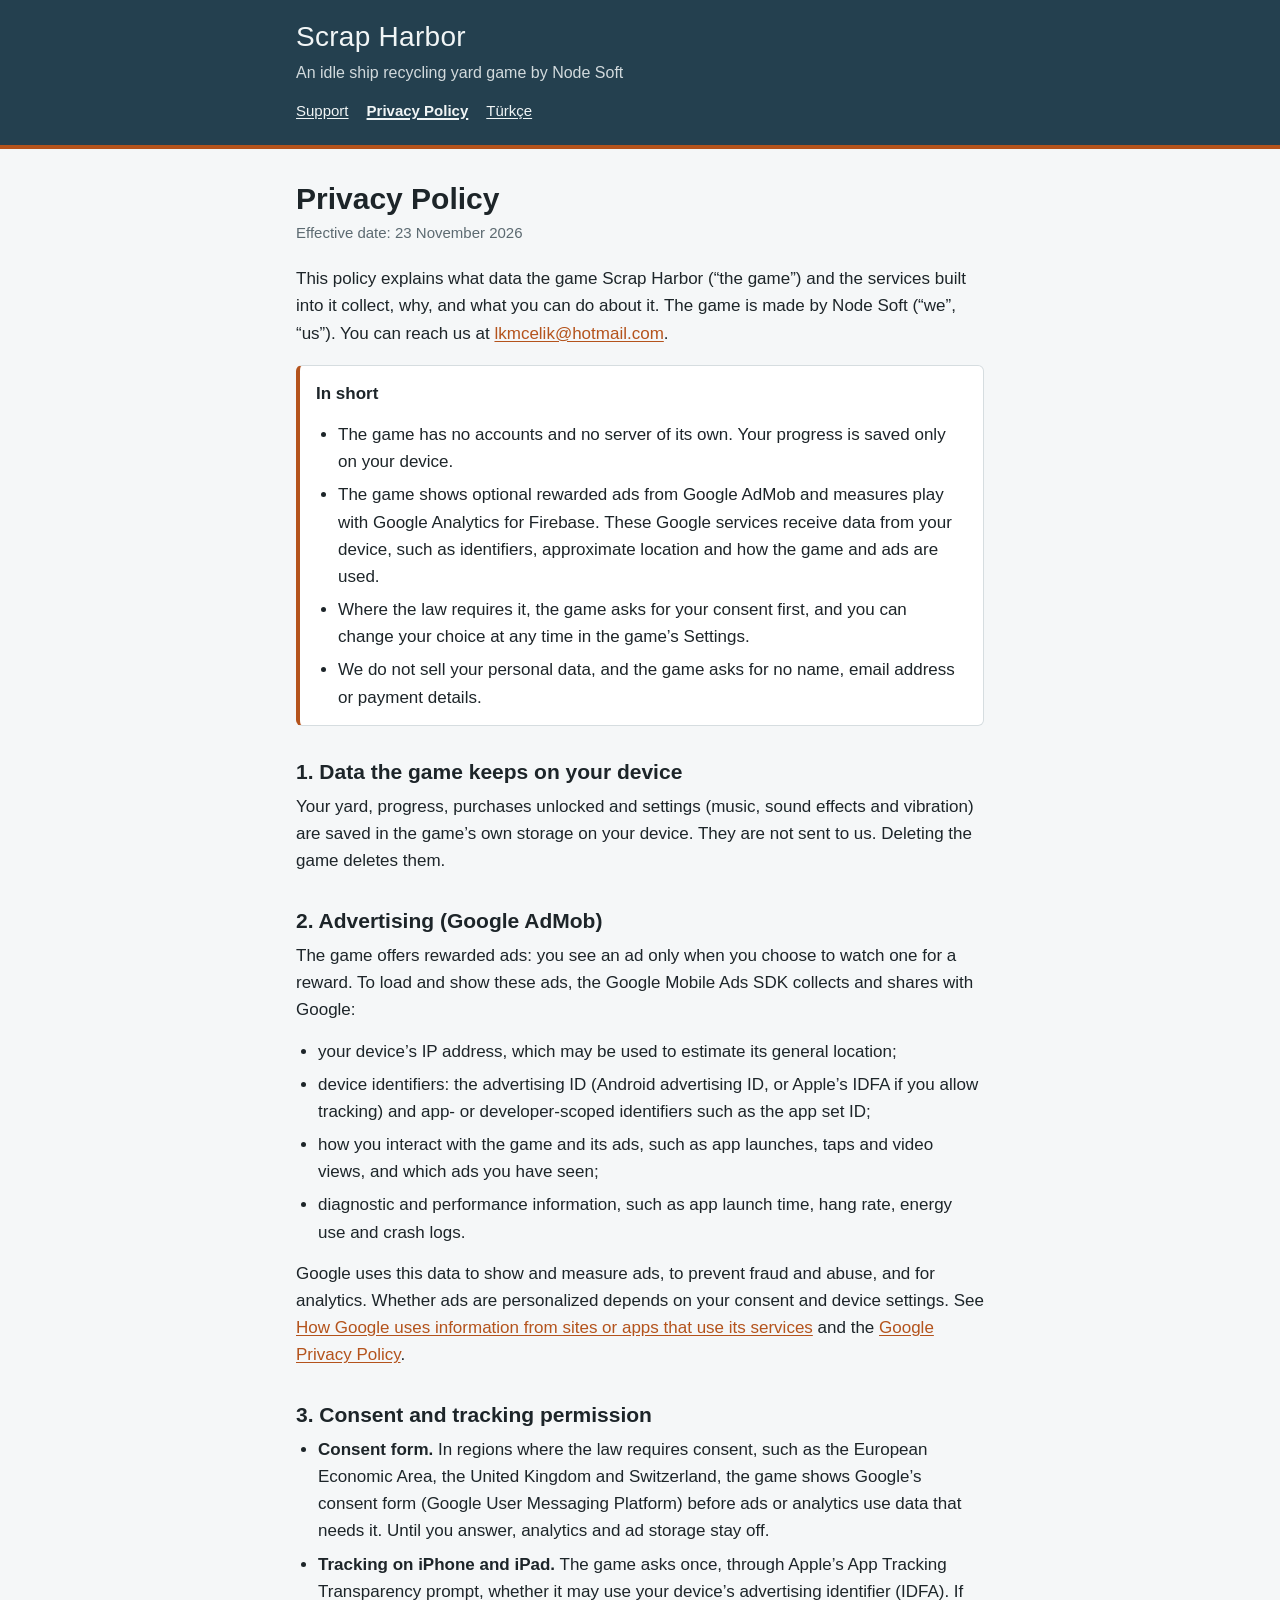
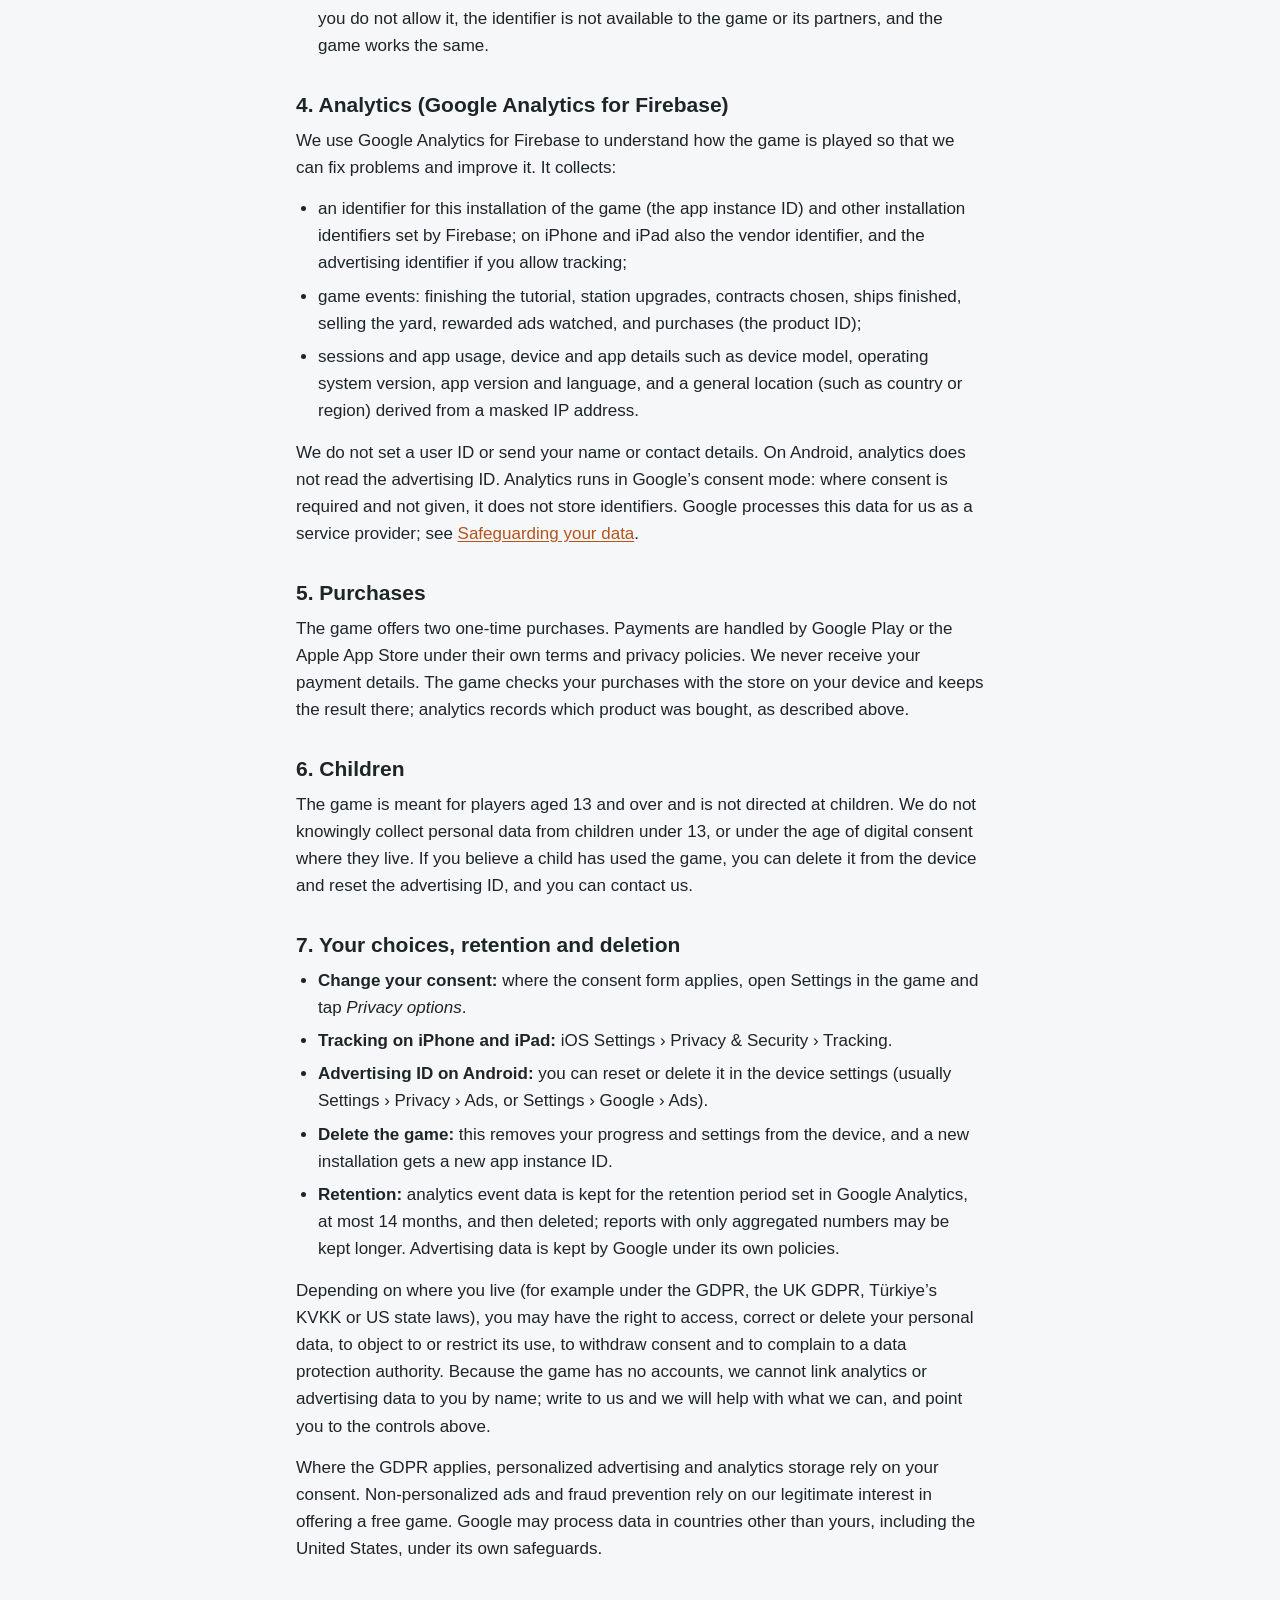
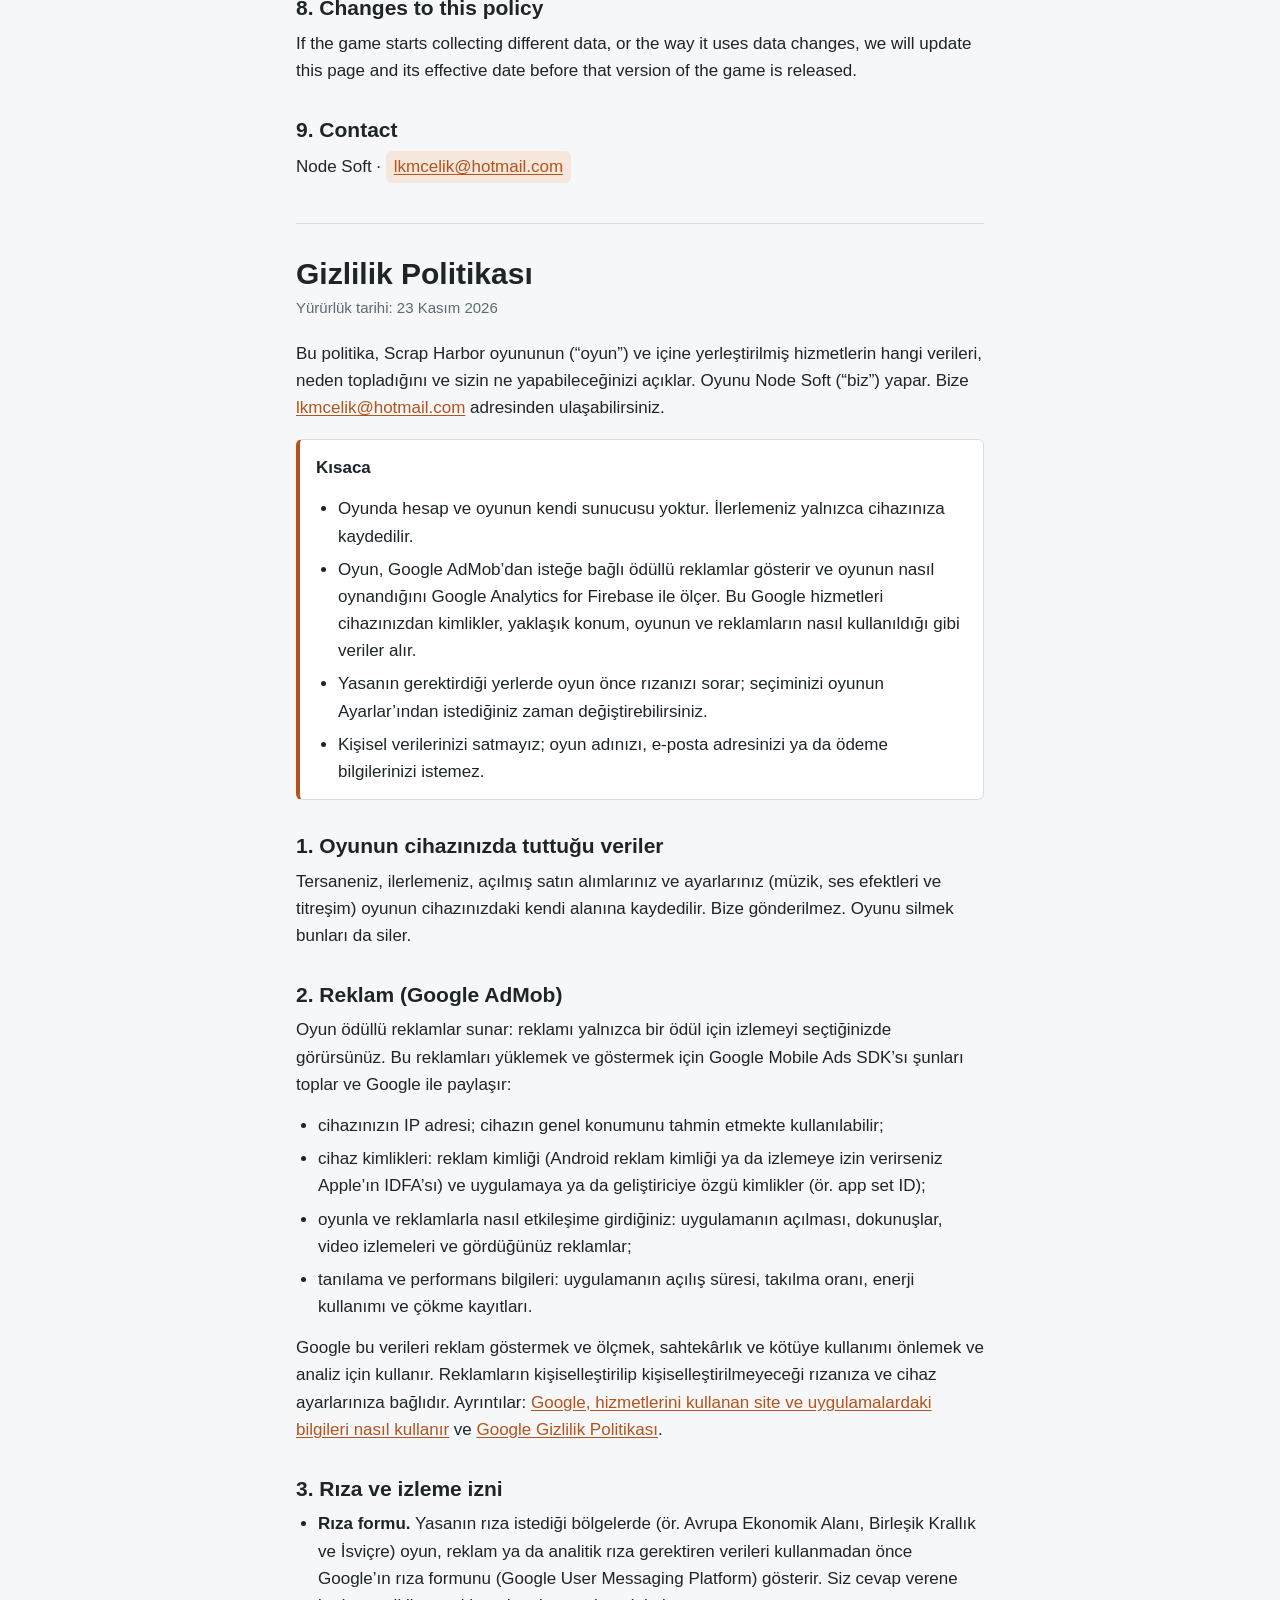
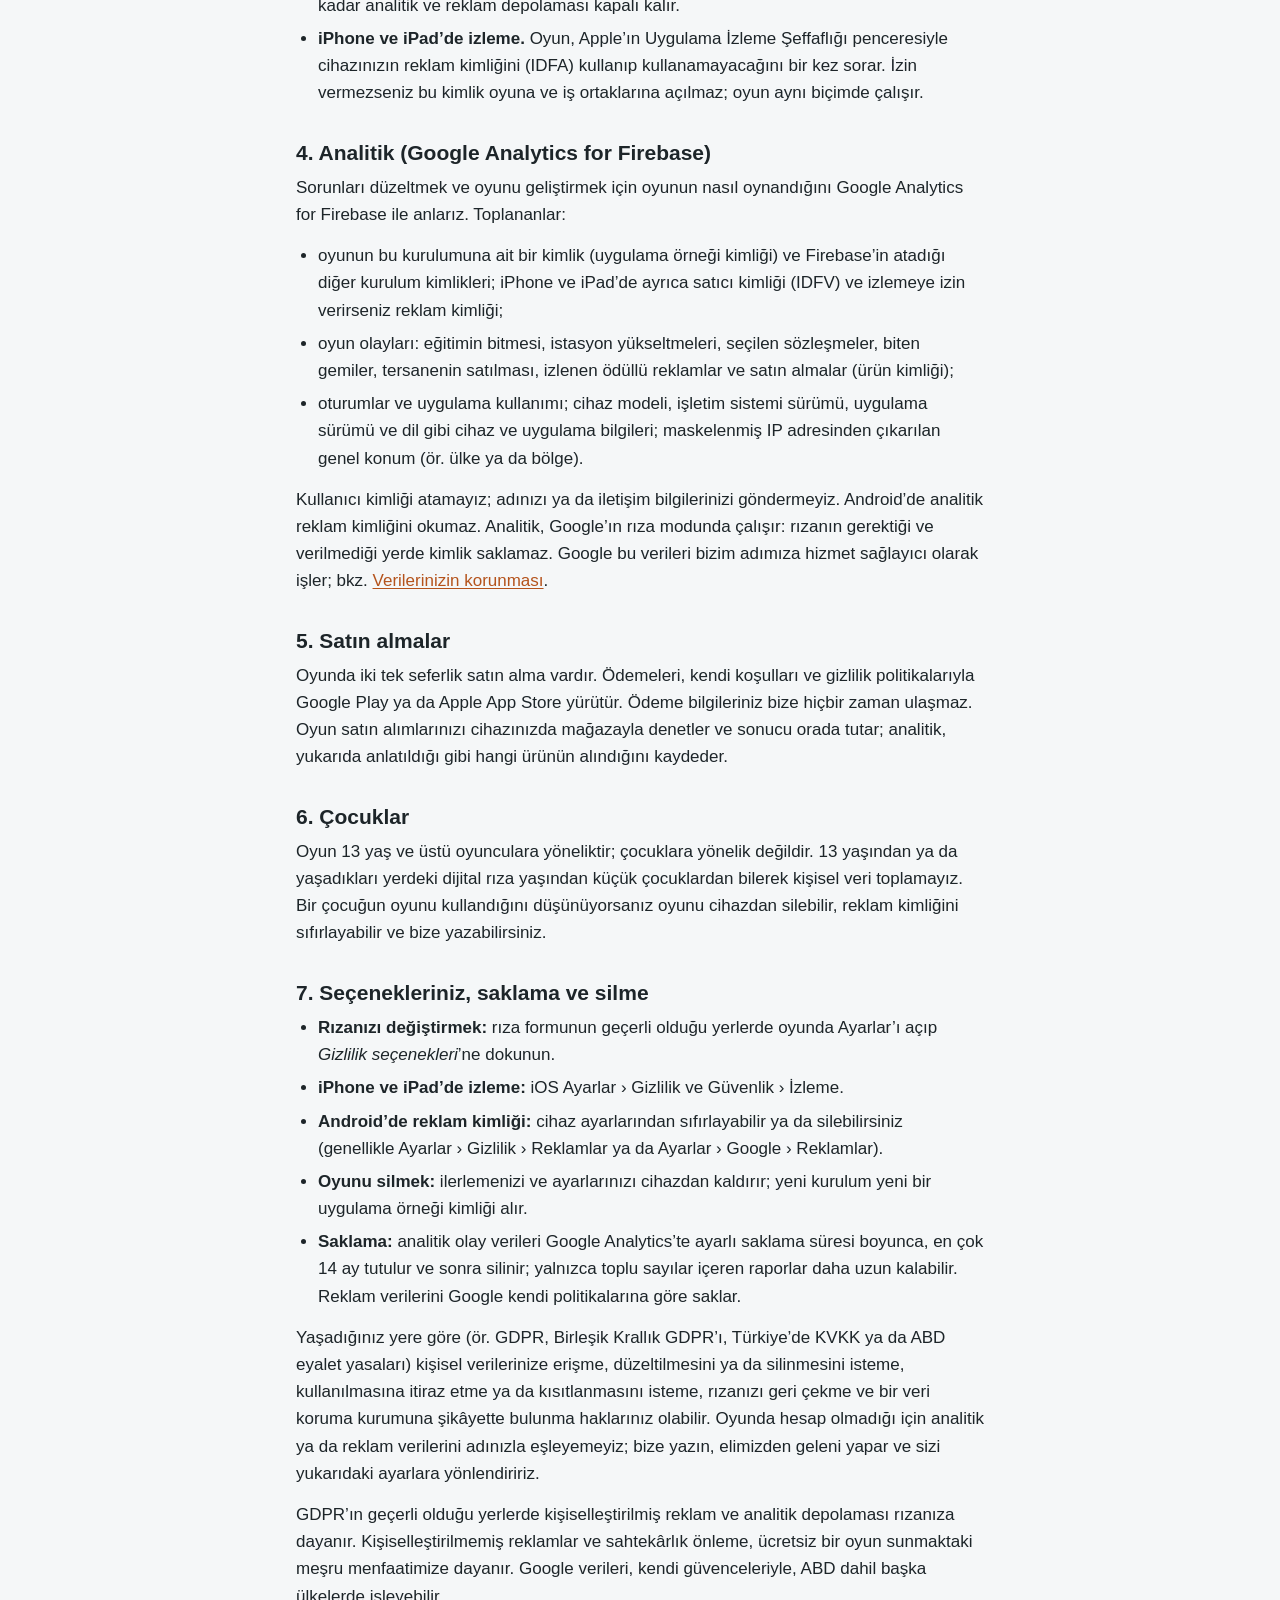
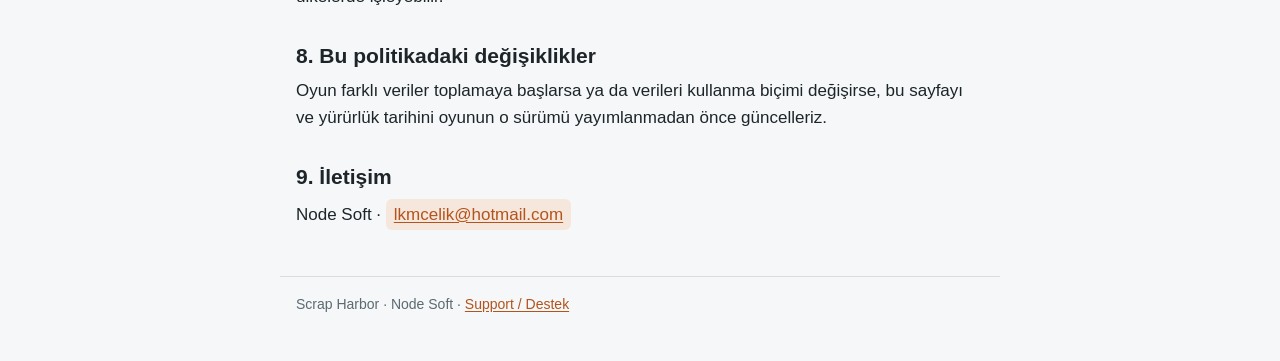
==== privacy.html @ c7c97fd4 "Scrap Harbor support and privacy pages" ====
<!doctype html>
<html lang="en">
<head>
<meta charset="utf-8">
<meta name="viewport" content="width=device-width, initial-scale=1">
<meta name="color-scheme" content="light dark">
<meta name="description" content="Privacy Policy for Scrap Harbor, a game by Node Soft.">
<title>Scrap Harbor Privacy Policy</title>
<link rel="icon" href="data:,">
<link rel="stylesheet" href="style.css">
</head>
<body>
<header class="band">
  <div class="band-inner">
    <p class="brand"><a href="index.html">Scrap Harbor</a></p>
    <p class="tagline">An idle ship recycling yard game by Node Soft</p>
    <nav aria-label="Site">
      <a href="index.html">Support</a>
      <a href="privacy.html" aria-current="page">Privacy Policy</a>
      <a href="#tr" lang="tr">Türkçe</a>
    </nav>
  </div>
</header>

<main>
<section class="lang" lang="en">
  <h1>Privacy Policy</h1>
  <p class="meta">Effective date: 23 November 2026</p>

  <p>This policy explains what data the game Scrap Harbor (“the game”) and the services built into it collect, why, and what you can do about it. The game is made by Node Soft (“we”, “us”). You can reach us at <a href="mailto:lkmcelik@hotmail.com">lkmcelik@hotmail.com</a>.</p>

  <div class="summary">
    <p><strong>In short</strong></p>
    <ul>
      <li>The game has no accounts and no server of its own. Your progress is saved only on your device.</li>
      <li>The game shows optional rewarded ads from Google AdMob and measures play with Google Analytics for Firebase. These Google services receive data from your device, such as identifiers, approximate location and how the game and ads are used.</li>
      <li>Where the law requires it, the game asks for your consent first, and you can change your choice at any time in the game’s Settings.</li>
      <li>We do not sell your personal data, and the game asks for no name, email address or payment details.</li>
    </ul>
  </div>

  <h2>1. Data the game keeps on your device</h2>
  <p>Your yard, progress, purchases unlocked and settings (music, sound effects and vibration) are saved in the game’s own storage on your device. They are not sent to us. Deleting the game deletes them.</p>

  <h2>2. Advertising (Google AdMob)</h2>
  <p>The game offers rewarded ads: you see an ad only when you choose to watch one for a reward. To load and show these ads, the Google Mobile Ads SDK collects and shares with Google:</p>
  <ul>
    <li>your device’s IP address, which may be used to estimate its general location;</li>
    <li>device identifiers: the advertising ID (Android advertising ID, or Apple’s IDFA if you allow tracking) and app- or developer-scoped identifiers such as the app set ID;</li>
    <li>how you interact with the game and its ads, such as app launches, taps and video views, and which ads you have seen;</li>
    <li>diagnostic and performance information, such as app launch time, hang rate, energy use and crash logs.</li>
  </ul>
  <p>Google uses this data to show and measure ads, to prevent fraud and abuse, and for analytics. Whether ads are personalized depends on your consent and device settings. See <a href="https://policies.google.com/technologies/partner-sites">How Google uses information from sites or apps that use its services</a> and the <a href="https://policies.google.com/privacy">Google Privacy Policy</a>.</p>

  <h2>3. Consent and tracking permission</h2>
  <ul>
    <li><strong>Consent form.</strong> In regions where the law requires consent, such as the European Economic Area, the United Kingdom and Switzerland, the game shows Google’s consent form (Google User Messaging Platform) before ads or analytics use data that needs it. Until you answer, analytics and ad storage stay off.</li>
    <li><strong>Tracking on iPhone and iPad.</strong> The game asks once, through Apple’s App Tracking Transparency prompt, whether it may use your device’s advertising identifier (IDFA). If you do not allow it, the identifier is not available to the game or its partners, and the game works the same.</li>
  </ul>

  <h2>4. Analytics (Google Analytics for Firebase)</h2>
  <p>We use Google Analytics for Firebase to understand how the game is played so that we can fix problems and improve it. It collects:</p>
  <ul>
    <li>an identifier for this installation of the game (the app instance ID) and other installation identifiers set by Firebase; on iPhone and iPad also the vendor identifier, and the advertising identifier if you allow tracking;</li>
    <li>game events: finishing the tutorial, station upgrades, contracts chosen, ships finished, selling the yard, rewarded ads watched, and purchases (the product ID);</li>
    <li>sessions and app usage, device and app details such as device model, operating system version, app version and language, and a general location (such as country or region) derived from a masked IP address.</li>
  </ul>
  <p>We do not set a user ID or send your name or contact details. On Android, analytics does not read the advertising ID. Analytics runs in Google’s consent mode: where consent is required and not given, it does not store identifiers. Google processes this data for us as a service provider; see <a href="https://support.google.com/analytics/answer/6004245">Safeguarding your data</a>.</p>

  <h2>5. Purchases</h2>
  <p>The game offers two one-time purchases. Payments are handled by Google Play or the Apple App Store under their own terms and privacy policies. We never receive your payment details. The game checks your purchases with the store on your device and keeps the result there; analytics records which product was bought, as described above.</p>

  <h2>6. Children</h2>
  <p>The game is meant for players aged 13 and over and is not directed at children. We do not knowingly collect personal data from children under 13, or under the age of digital consent where they live. If you believe a child has used the game, you can delete it from the device and reset the advertising ID, and you can contact us.</p>

  <h2 id="choices">7. Your choices, retention and deletion</h2>
  <ul>
    <li><strong>Change your consent:</strong> where the consent form applies, open Settings in the game and tap <em>Privacy options</em>.</li>
    <li><strong>Tracking on iPhone and iPad:</strong> iOS Settings › Privacy &amp; Security › Tracking.</li>
    <li><strong>Advertising ID on Android:</strong> you can reset or delete it in the device settings (usually Settings › Privacy › Ads, or Settings › Google › Ads).</li>
    <li><strong>Delete the game:</strong> this removes your progress and settings from the device, and a new installation gets a new app instance ID.</li>
    <li><strong>Retention:</strong> analytics event data is kept for the retention period set in Google Analytics, at most 14 months, and then deleted; reports with only aggregated numbers may be kept longer. Advertising data is kept by Google under its own policies.</li>
  </ul>
  <p>Depending on where you live (for example under the GDPR, the UK GDPR, Türkiye’s KVKK or US state laws), you may have the right to access, correct or delete your personal data, to object to or restrict its use, to withdraw consent and to complain to a data protection authority. Because the game has no accounts, we cannot link analytics or advertising data to you by name; write to us and we will help with what we can, and point you to the controls above.</p>
  <p>Where the GDPR applies, personalized advertising and analytics storage rely on your consent. Non-personalized ads and fraud prevention rely on our legitimate interest in offering a free game. Google may process data in countries other than yours, including the United States, under its own safeguards.</p>

  <h2>8. Changes to this policy</h2>
  <p>If the game starts collecting different data, or the way it uses data changes, we will update this page and its effective date before that version of the game is released.</p>

  <h2>9. Contact</h2>
  <p>Node Soft · <a class="contact" href="mailto:lkmcelik@hotmail.com">lkmcelik@hotmail.com</a></p>
</section>

<section class="lang" id="tr" lang="tr">
  <h1>Gizlilik Politikası</h1>
  <p class="meta">Yürürlük tarihi: 23 Kasım 2026</p>

  <p>Bu politika, Scrap Harbor oyununun (“oyun”) ve içine yerleştirilmiş hizmetlerin hangi verileri, neden topladığını ve sizin ne yapabileceğinizi açıklar. Oyunu Node Soft (“biz”) yapar. Bize <a href="mailto:lkmcelik@hotmail.com">lkmcelik@hotmail.com</a> adresinden ulaşabilirsiniz.</p>

  <div class="summary">
    <p><strong>Kısaca</strong></p>
    <ul>
      <li>Oyunda hesap ve oyunun kendi sunucusu yoktur. İlerlemeniz yalnızca cihazınıza kaydedilir.</li>
      <li>Oyun, Google AdMob’dan isteğe bağlı ödüllü reklamlar gösterir ve oyunun nasıl oynandığını Google Analytics for Firebase ile ölçer. Bu Google hizmetleri cihazınızdan kimlikler, yaklaşık konum, oyunun ve reklamların nasıl kullanıldığı gibi veriler alır.</li>
      <li>Yasanın gerektirdiği yerlerde oyun önce rızanızı sorar; seçiminizi oyunun Ayarlar’ından istediğiniz zaman değiştirebilirsiniz.</li>
      <li>Kişisel verilerinizi satmayız; oyun adınızı, e-posta adresinizi ya da ödeme bilgilerinizi istemez.</li>
    </ul>
  </div>

  <h2>1. Oyunun cihazınızda tuttuğu veriler</h2>
  <p>Tersaneniz, ilerlemeniz, açılmış satın alımlarınız ve ayarlarınız (müzik, ses efektleri ve titreşim) oyunun cihazınızdaki kendi alanına kaydedilir. Bize gönderilmez. Oyunu silmek bunları da siler.</p>

  <h2>2. Reklam (Google AdMob)</h2>
  <p>Oyun ödüllü reklamlar sunar: reklamı yalnızca bir ödül için izlemeyi seçtiğinizde görürsünüz. Bu reklamları yüklemek ve göstermek için Google Mobile Ads SDK’sı şunları toplar ve Google ile paylaşır:</p>
  <ul>
    <li>cihazınızın IP adresi; cihazın genel konumunu tahmin etmekte kullanılabilir;</li>
    <li>cihaz kimlikleri: reklam kimliği (Android reklam kimliği ya da izlemeye izin verirseniz Apple’ın IDFA’sı) ve uygulamaya ya da geliştiriciye özgü kimlikler (ör. app set ID);</li>
    <li>oyunla ve reklamlarla nasıl etkileşime girdiğiniz: uygulamanın açılması, dokunuşlar, video izlemeleri ve gördüğünüz reklamlar;</li>
    <li>tanılama ve performans bilgileri: uygulamanın açılış süresi, takılma oranı, enerji kullanımı ve çökme kayıtları.</li>
  </ul>
  <p>Google bu verileri reklam göstermek ve ölçmek, sahtekârlık ve kötüye kullanımı önlemek ve analiz için kullanır. Reklamların kişiselleştirilip kişiselleştirilmeyeceği rızanıza ve cihaz ayarlarınıza bağlıdır. Ayrıntılar: <a href="https://policies.google.com/technologies/partner-sites?hl=tr">Google, hizmetlerini kullanan site ve uygulamalardaki bilgileri nasıl kullanır</a> ve <a href="https://policies.google.com/privacy?hl=tr">Google Gizlilik Politikası</a>.</p>

  <h2>3. Rıza ve izleme izni</h2>
  <ul>
    <li><strong>Rıza formu.</strong> Yasanın rıza istediği bölgelerde (ör. Avrupa Ekonomik Alanı, Birleşik Krallık ve İsviçre) oyun, reklam ya da analitik rıza gerektiren verileri kullanmadan önce Google’ın rıza formunu (Google User Messaging Platform) gösterir. Siz cevap verene kadar analitik ve reklam depolaması kapalı kalır.</li>
    <li><strong>iPhone ve iPad’de izleme.</strong> Oyun, Apple’ın Uygulama İzleme Şeffaflığı penceresiyle cihazınızın reklam kimliğini (IDFA) kullanıp kullanamayacağını bir kez sorar. İzin vermezseniz bu kimlik oyuna ve iş ortaklarına açılmaz; oyun aynı biçimde çalışır.</li>
  </ul>

  <h2>4. Analitik (Google Analytics for Firebase)</h2>
  <p>Sorunları düzeltmek ve oyunu geliştirmek için oyunun nasıl oynandığını Google Analytics for Firebase ile anlarız. Toplananlar:</p>
  <ul>
    <li>oyunun bu kurulumuna ait bir kimlik (uygulama örneği kimliği) ve Firebase’in atadığı diğer kurulum kimlikleri; iPhone ve iPad’de ayrıca satıcı kimliği (IDFV) ve izlemeye izin verirseniz reklam kimliği;</li>
    <li>oyun olayları: eğitimin bitmesi, istasyon yükseltmeleri, seçilen sözleşmeler, biten gemiler, tersanenin satılması, izlenen ödüllü reklamlar ve satın almalar (ürün kimliği);</li>
    <li>oturumlar ve uygulama kullanımı; cihaz modeli, işletim sistemi sürümü, uygulama sürümü ve dil gibi cihaz ve uygulama bilgileri; maskelenmiş IP adresinden çıkarılan genel konum (ör. ülke ya da bölge).</li>
  </ul>
  <p>Kullanıcı kimliği atamayız; adınızı ya da iletişim bilgilerinizi göndermeyiz. Android’de analitik reklam kimliğini okumaz. Analitik, Google’ın rıza modunda çalışır: rızanın gerektiği ve verilmediği yerde kimlik saklamaz. Google bu verileri bizim adımıza hizmet sağlayıcı olarak işler; bkz. <a href="https://support.google.com/analytics/answer/6004245?hl=tr">Verilerinizin korunması</a>.</p>

  <h2>5. Satın almalar</h2>
  <p>Oyunda iki tek seferlik satın alma vardır. Ödemeleri, kendi koşulları ve gizlilik politikalarıyla Google Play ya da Apple App Store yürütür. Ödeme bilgileriniz bize hiçbir zaman ulaşmaz. Oyun satın alımlarınızı cihazınızda mağazayla denetler ve sonucu orada tutar; analitik, yukarıda anlatıldığı gibi hangi ürünün alındığını kaydeder.</p>

  <h2>6. Çocuklar</h2>
  <p>Oyun 13 yaş ve üstü oyunculara yöneliktir; çocuklara yönelik değildir. 13 yaşından ya da yaşadıkları yerdeki dijital rıza yaşından küçük çocuklardan bilerek kişisel veri toplamayız. Bir çocuğun oyunu kullandığını düşünüyorsanız oyunu cihazdan silebilir, reklam kimliğini sıfırlayabilir ve bize yazabilirsiniz.</p>

  <h2 id="tr-choices">7. Seçenekleriniz, saklama ve silme</h2>
  <ul>
    <li><strong>Rızanızı değiştirmek:</strong> rıza formunun geçerli olduğu yerlerde oyunda Ayarlar’ı açıp <em>Gizlilik seçenekleri</em>’ne dokunun.</li>
    <li><strong>iPhone ve iPad’de izleme:</strong> iOS Ayarlar › Gizlilik ve Güvenlik › İzleme.</li>
    <li><strong>Android’de reklam kimliği:</strong> cihaz ayarlarından sıfırlayabilir ya da silebilirsiniz (genellikle Ayarlar › Gizlilik › Reklamlar ya da Ayarlar › Google › Reklamlar).</li>
    <li><strong>Oyunu silmek:</strong> ilerlemenizi ve ayarlarınızı cihazdan kaldırır; yeni kurulum yeni bir uygulama örneği kimliği alır.</li>
    <li><strong>Saklama:</strong> analitik olay verileri Google Analytics’te ayarlı saklama süresi boyunca, en çok 14 ay tutulur ve sonra silinir; yalnızca toplu sayılar içeren raporlar daha uzun kalabilir. Reklam verilerini Google kendi politikalarına göre saklar.</li>
  </ul>
  <p>Yaşadığınız yere göre (ör. GDPR, Birleşik Krallık GDPR’ı, Türkiye’de KVKK ya da ABD eyalet yasaları) kişisel verilerinize erişme, düzeltilmesini ya da silinmesini isteme, kullanılmasına itiraz etme ya da kısıtlanmasını isteme, rızanızı geri çekme ve bir veri koruma kurumuna şikâyette bulunma haklarınız olabilir. Oyunda hesap olmadığı için analitik ya da reklam verilerini adınızla eşleyemeyiz; bize yazın, elimizden geleni yapar ve sizi yukarıdaki ayarlara yönlendiririz.</p>
  <p>GDPR’ın geçerli olduğu yerlerde kişiselleştirilmiş reklam ve analitik depolaması rızanıza dayanır. Kişiselleştirilmemiş reklamlar ve sahtekârlık önleme, ücretsiz bir oyun sunmaktaki meşru menfaatimize dayanır. Google verileri, kendi güvenceleriyle, ABD dahil başka ülkelerde işleyebilir.</p>

  <h2>8. Bu politikadaki değişiklikler</h2>
  <p>Oyun farklı veriler toplamaya başlarsa ya da verileri kullanma biçimi değişirse, bu sayfayı ve yürürlük tarihini oyunun o sürümü yayımlanmadan önce güncelleriz.</p>

  <h2>9. İletişim</h2>
  <p>Node Soft · <a class="contact" href="mailto:lkmcelik@hotmail.com">lkmcelik@hotmail.com</a></p>
</section>
</main>

<footer>
  <p>Scrap Harbor · Node Soft · <a href="index.html">Support / Destek</a></p>
</footer>
</body>
</html>
---- style.css ----
:root {
  color-scheme: light dark;
  --bg: #f5f7f8;
  --surface: #ffffff;
  --fg: #1d2529;
  --muted: #5c6a71;
  --line: #d6dde0;
  --accent: #b4531c;
  --accent-soft: #f6e7dc;
  --band: #24404f;
  --band-fg: #f1f5f6;
}

@media (prefers-color-scheme: dark) {
  :root {
    --bg: #12191d;
    --surface: #1a2328;
    --fg: #e6ecee;
    --muted: #9aa8ae;
    --line: #2e3b42;
    --accent: #f0975c;
    --accent-soft: #3a2a20;
    --band: #0c2330;
    --band-fg: #e6ecee;
  }
}

* { box-sizing: border-box; }

html { -webkit-text-size-adjust: 100%; text-size-adjust: 100%; }

body {
  margin: 0;
  background: var(--bg);
  color: var(--fg);
  font: 17px/1.6 -apple-system, BlinkMacSystemFont, "Segoe UI", Roboto, "Helvetica Neue", Arial, sans-serif;
  overflow-wrap: break-word;
}

a { color: var(--accent); text-underline-offset: 2px; }
a:hover { text-decoration-thickness: 2px; }
a:focus-visible { outline: 2px solid var(--accent); outline-offset: 2px; border-radius: 2px; }

.band {
  background: var(--band);
  color: var(--band-fg);
  border-bottom: 4px solid var(--accent);
}

.band-inner, main, footer {
  max-width: 720px;
  margin: 0 auto;
  padding-left: 16px;
  padding-right: 16px;
}

.band-inner { padding-top: 20px; padding-bottom: 22px; }

.brand {
  margin: 0;
  font-size: 28px;
  line-height: 1.2;
  letter-spacing: 0.01em;
}

.brand a { color: inherit; text-decoration: none; }

.tagline { margin: 6px 0 0; color: var(--band-fg); opacity: 0.85; font-size: 16px; }

nav {
  display: flex;
  flex-wrap: wrap;
  gap: 8px 18px;
  margin-top: 14px;
  font-size: 15px;
}

nav a { color: var(--band-fg); }
nav a[aria-current="page"] { text-decoration-thickness: 2px; font-weight: 600; }

main { padding-top: 24px; padding-bottom: 32px; }

section.lang + section.lang {
  margin-top: 40px;
  padding-top: 24px;
  border-top: 1px solid var(--line);
}

h1 { font-size: 30px; line-height: 1.2; margin: 8px 0 4px; }
h2 { font-size: 21px; line-height: 1.3; margin: 32px 0 8px; }
h3 { font-size: 18px; margin: 20px 0 6px; }

p, ul, dl { margin: 0 0 14px; }
ul { padding-left: 22px; }
li + li { margin-top: 6px; }

.meta { color: var(--muted); font-size: 15px; margin-bottom: 20px; }

.summary {
  background: var(--surface);
  border: 1px solid var(--line);
  border-left: 4px solid var(--accent);
  border-radius: 6px;
  padding: 14px 16px;
  margin: 18px 0 8px;
}

.summary p:last-child, .summary ul:last-child { margin-bottom: 0; }

dl { background: var(--surface); border: 1px solid var(--line); border-radius: 6px; padding: 4px 16px 12px; }
dt { font-weight: 600; margin-top: 12px; }
dd { margin: 4px 0 0; }

.contact {
  display: inline-block;
  background: var(--accent-soft);
  border-radius: 6px;
  padding: 2px 8px;
}

code { font-family: ui-monospace, SFMono-Regular, Menlo, Consolas, monospace; font-size: 0.92em; }

footer {
  color: var(--muted);
  font-size: 14px;
  padding-top: 16px;
  padding-bottom: 32px;
  border-top: 1px solid var(--line);
}

@media (max-width: 420px) {
  body { font-size: 16px; }
  h1 { font-size: 26px; }
  .brand { font-size: 24px; }
}
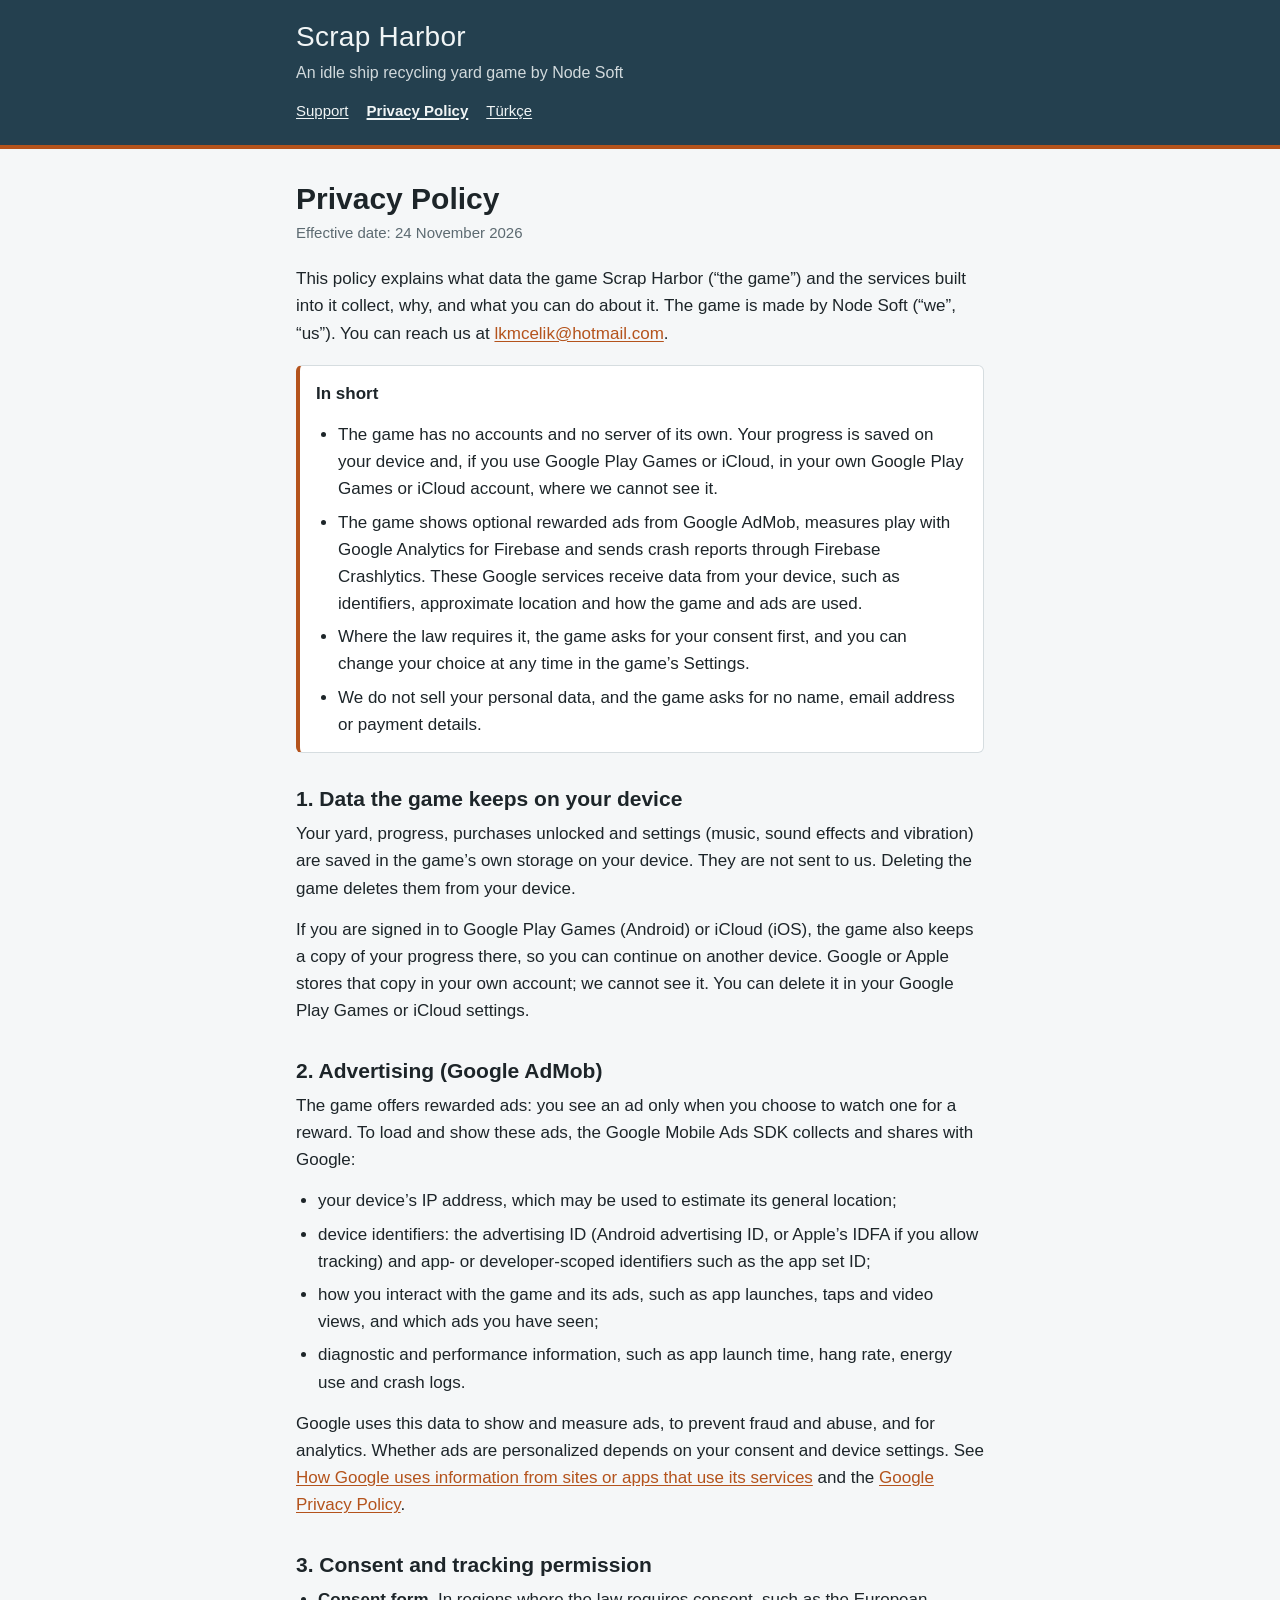
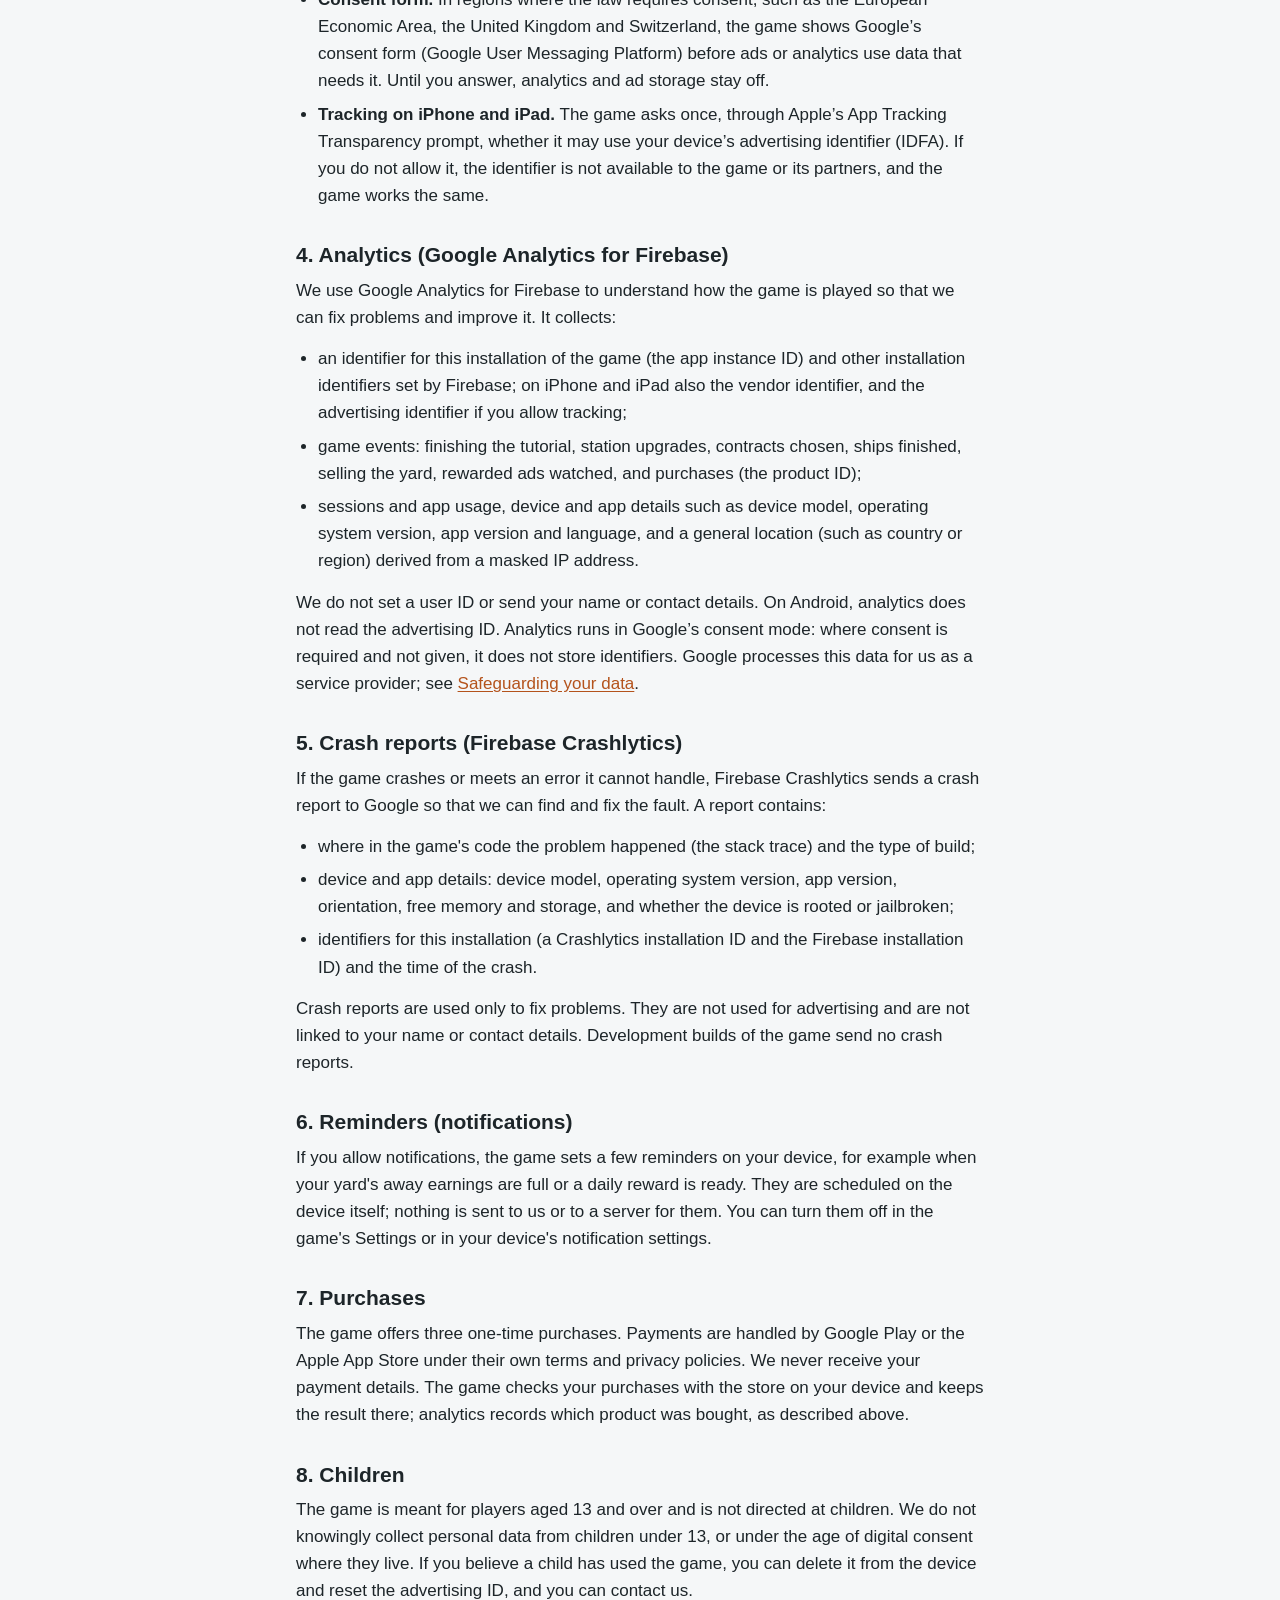
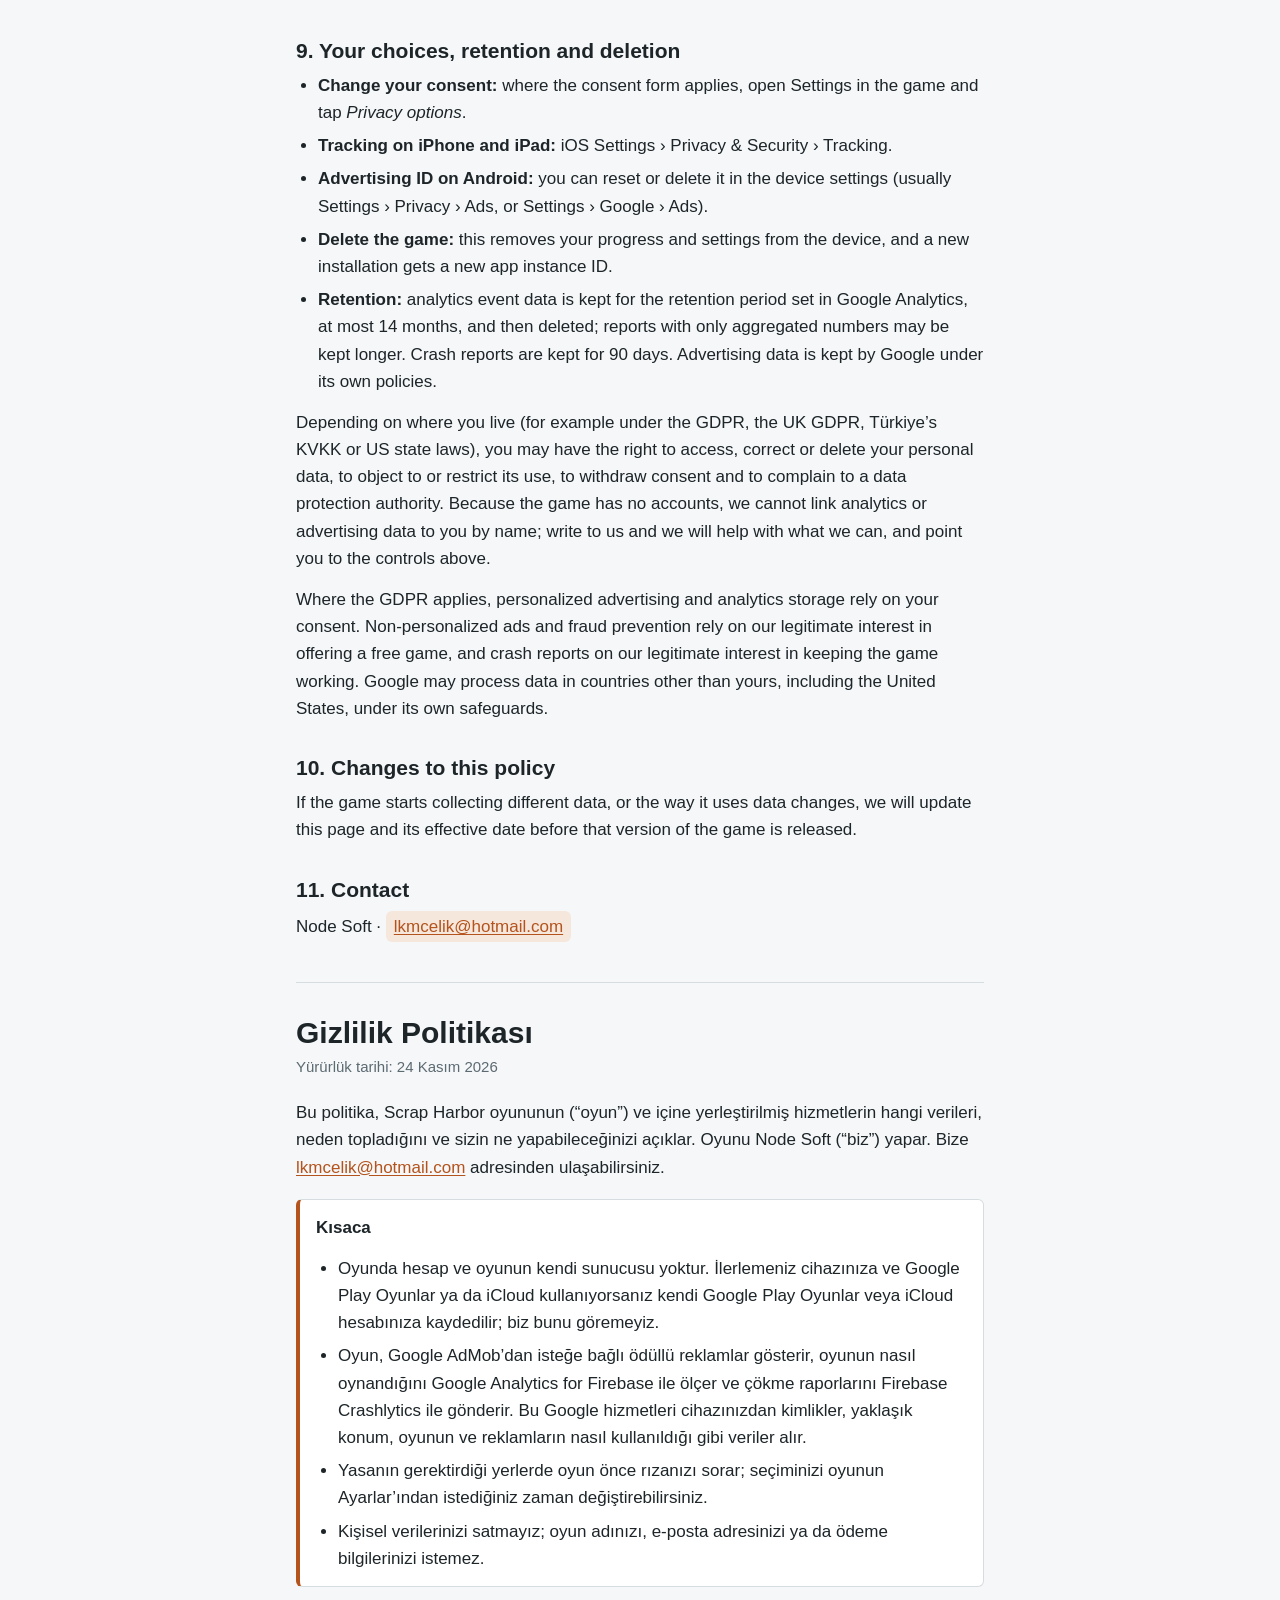
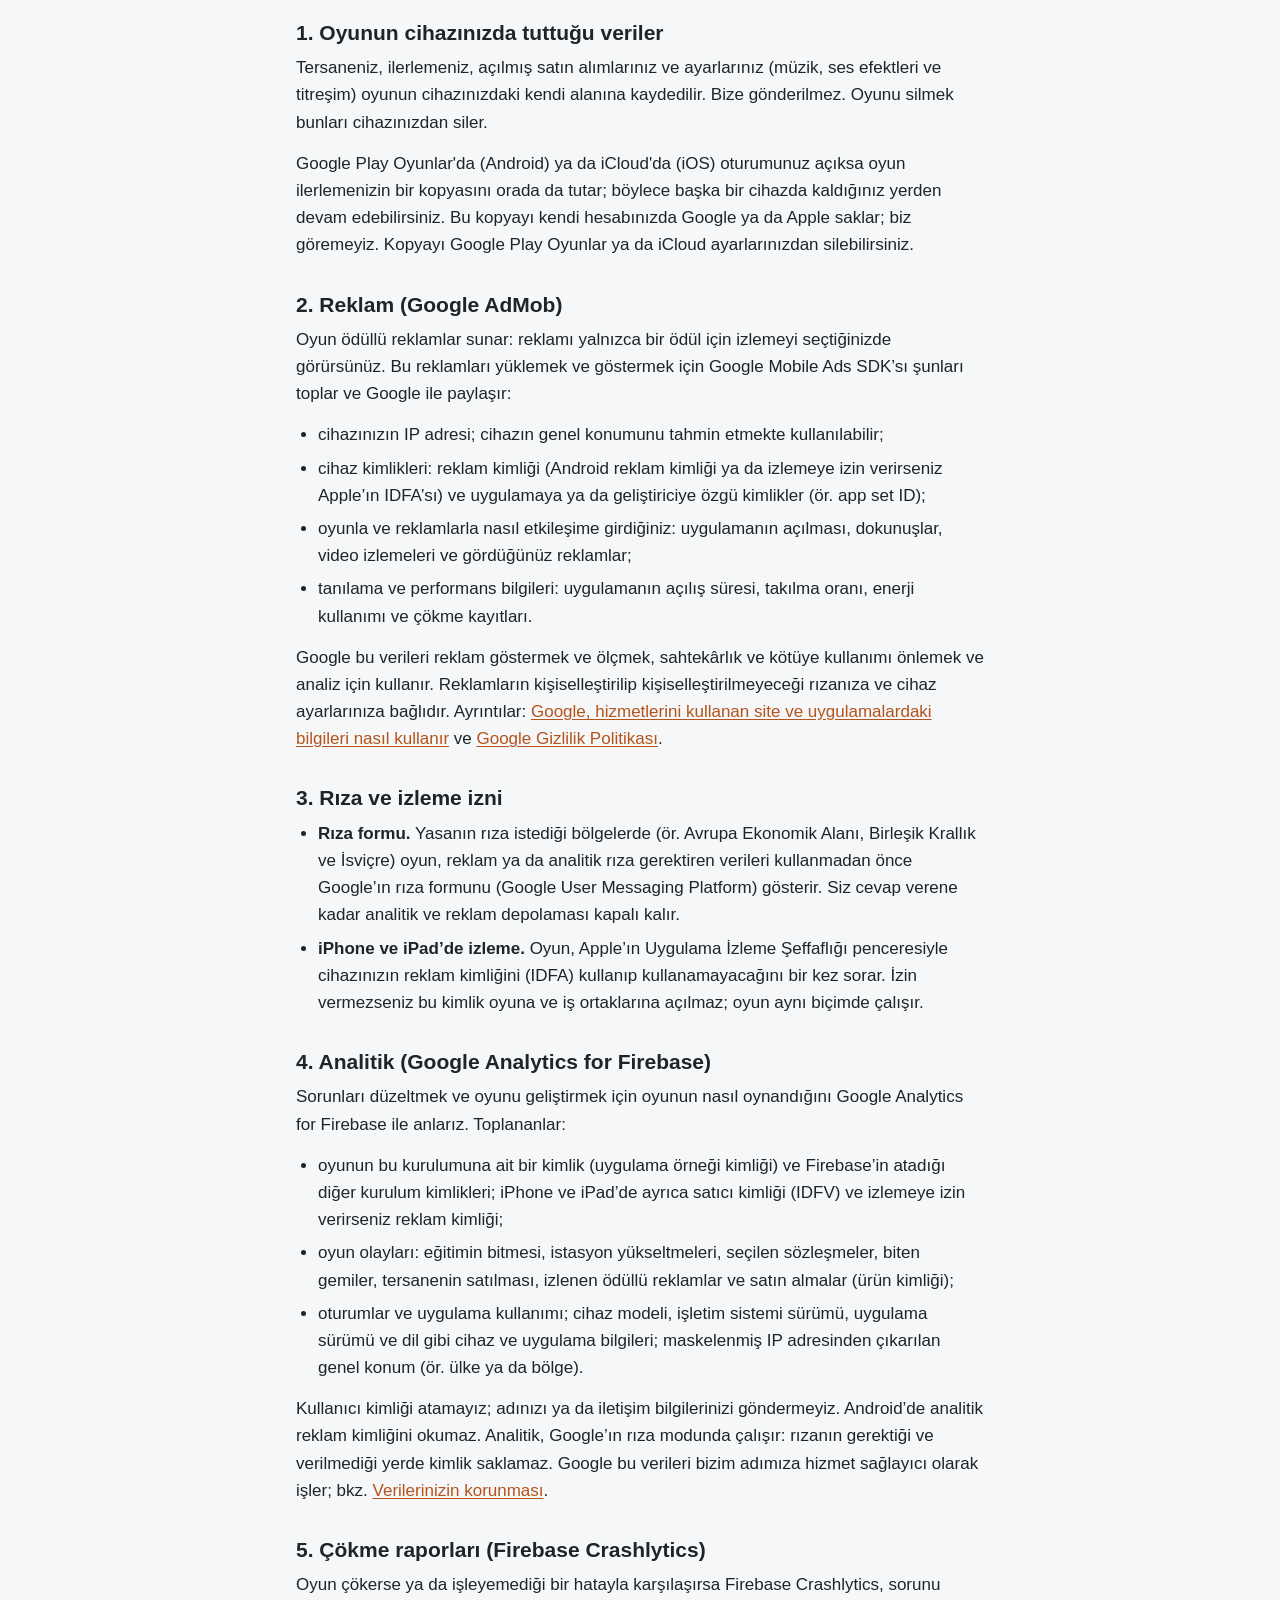
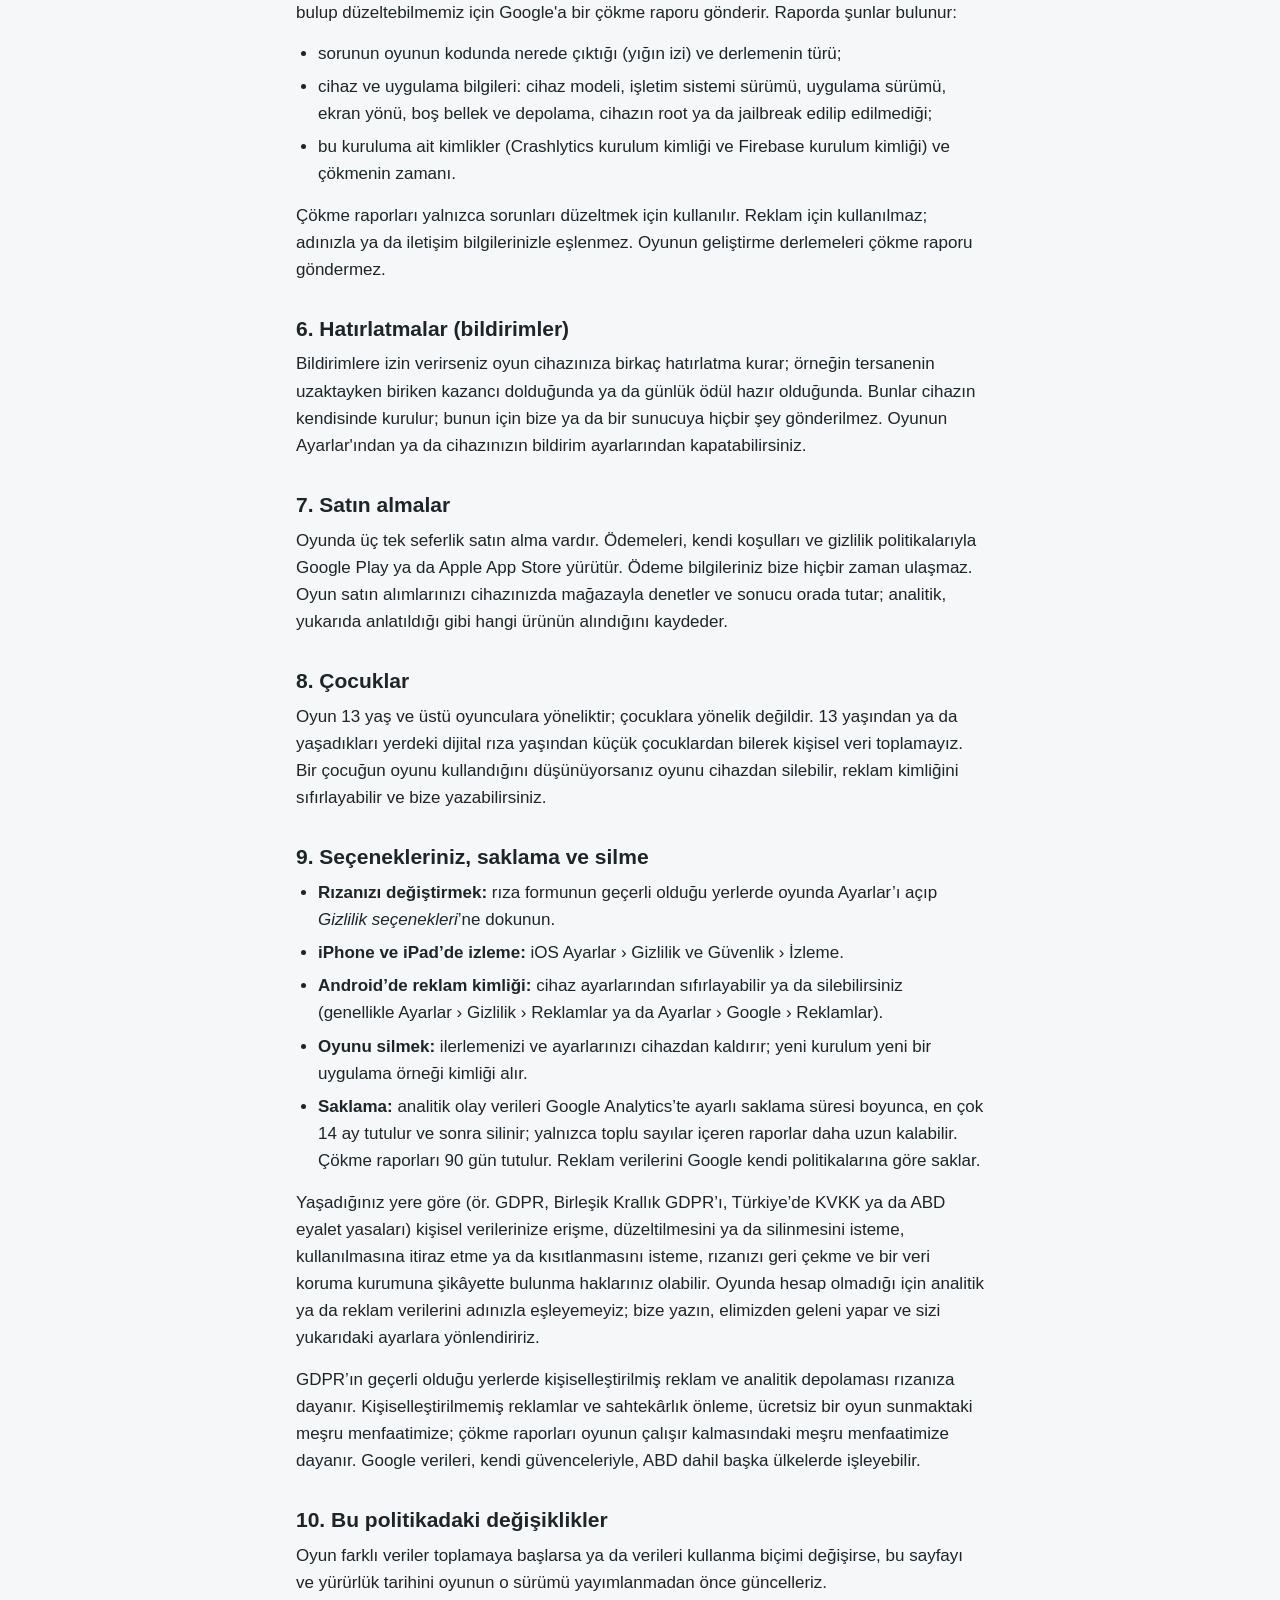
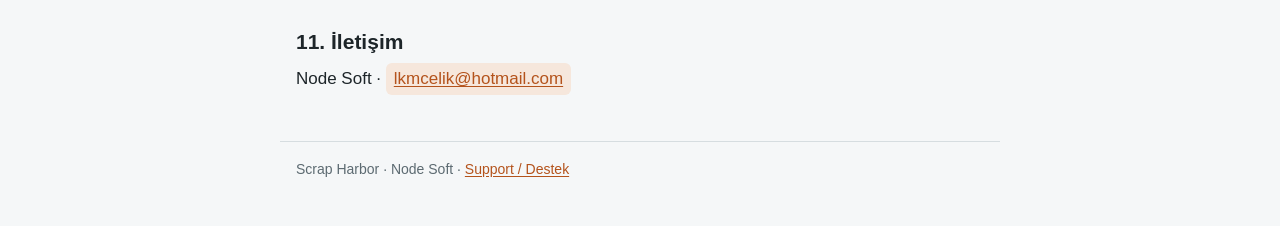
==== commit 7c72ef00: "Crash reports, reminders, three purchases and cloud save; effective 24 November 2026" ====
--- a/privacy.html
+++ b/privacy.html
@@ -25,22 +25,23 @@
 <main>
 <section class="lang" lang="en">
   <h1>Privacy Policy</h1>
-  <p class="meta">Effective date: 23 November 2026</p>
+  <p class="meta">Effective date: 24 November 2026</p>
 
   <p>This policy explains what data the game Scrap Harbor (“the game”) and the services built into it collect, why, and what you can do about it. The game is made by Node Soft (“we”, “us”). You can reach us at <a href="mailto:lkmcelik@hotmail.com">lkmcelik@hotmail.com</a>.</p>
 
   <div class="summary">
     <p><strong>In short</strong></p>
     <ul>
-      <li>The game has no accounts and no server of its own. Your progress is saved only on your device.</li>
-      <li>The game shows optional rewarded ads from Google AdMob and measures play with Google Analytics for Firebase. These Google services receive data from your device, such as identifiers, approximate location and how the game and ads are used.</li>
+      <li>The game has no accounts and no server of its own. Your progress is saved on your device and, if you use Google Play Games or iCloud, in your own Google Play Games or iCloud account, where we cannot see it.</li>
+      <li>The game shows optional rewarded ads from Google AdMob, measures play with Google Analytics for Firebase and sends crash reports through Firebase Crashlytics. These Google services receive data from your device, such as identifiers, approximate location and how the game and ads are used.</li>
       <li>Where the law requires it, the game asks for your consent first, and you can change your choice at any time in the game’s Settings.</li>
       <li>We do not sell your personal data, and the game asks for no name, email address or payment details.</li>
     </ul>
   </div>
 
   <h2>1. Data the game keeps on your device</h2>
-  <p>Your yard, progress, purchases unlocked and settings (music, sound effects and vibration) are saved in the game’s own storage on your device. They are not sent to us. Deleting the game deletes them.</p>
+  <p>Your yard, progress, purchases unlocked and settings (music, sound effects and vibration) are saved in the game’s own storage on your device. They are not sent to us. Deleting the game deletes them from your device.</p>
+  <p>If you are signed in to Google Play Games (Android) or iCloud (iOS), the game also keeps a copy of your progress there, so you can continue on another device. Google or Apple stores that copy in your own account; we cannot see it. You can delete it in your Google Play Games or iCloud settings.</p>
 
   <h2>2. Advertising (Google AdMob)</h2>
   <p>The game offers rewarded ads: you see an ad only when you choose to watch one for a reward. To load and show these ads, the Google Mobile Ads SDK collects and shares with Google:</p>
@@ -67,48 +68,61 @@
   </ul>
   <p>We do not set a user ID or send your name or contact details. On Android, analytics does not read the advertising ID. Analytics runs in Google’s consent mode: where consent is required and not given, it does not store identifiers. Google processes this data for us as a service provider; see <a href="https://support.google.com/analytics/answer/6004245">Safeguarding your data</a>.</p>
 
-  <h2>5. Purchases</h2>
-  <p>The game offers two one-time purchases. Payments are handled by Google Play or the Apple App Store under their own terms and privacy policies. We never receive your payment details. The game checks your purchases with the store on your device and keeps the result there; analytics records which product was bought, as described above.</p>
+  <h2>5. Crash reports (Firebase Crashlytics)</h2>
+  <p>If the game crashes or meets an error it cannot handle, Firebase Crashlytics sends a crash report to Google so that we can find and fix the fault. A report contains:</p>
+  <ul>
+    <li>where in the game's code the problem happened (the stack trace) and the type of build;</li>
+    <li>device and app details: device model, operating system version, app version, orientation, free memory and storage, and whether the device is rooted or jailbroken;</li>
+    <li>identifiers for this installation (a Crashlytics installation ID and the Firebase installation ID) and the time of the crash.</li>
+  </ul>
+  <p>Crash reports are used only to fix problems. They are not used for advertising and are not linked to your name or contact details. Development builds of the game send no crash reports.</p>
 
-  <h2>6. Children</h2>
+  <h2>6. Reminders (notifications)</h2>
+  <p>If you allow notifications, the game sets a few reminders on your device, for example when your yard's away earnings are full or a daily reward is ready. They are scheduled on the device itself; nothing is sent to us or to a server for them. You can turn them off in the game's Settings or in your device's notification settings.</p>
+
+  <h2>7. Purchases</h2>
+  <p>The game offers three one-time purchases. Payments are handled by Google Play or the Apple App Store under their own terms and privacy policies. We never receive your payment details. The game checks your purchases with the store on your device and keeps the result there; analytics records which product was bought, as described above.</p>
+
+  <h2>8. Children</h2>
   <p>The game is meant for players aged 13 and over and is not directed at children. We do not knowingly collect personal data from children under 13, or under the age of digital consent where they live. If you believe a child has used the game, you can delete it from the device and reset the advertising ID, and you can contact us.</p>
 
-  <h2 id="choices">7. Your choices, retention and deletion</h2>
+  <h2 id="choices">9. Your choices, retention and deletion</h2>
   <ul>
     <li><strong>Change your consent:</strong> where the consent form applies, open Settings in the game and tap <em>Privacy options</em>.</li>
     <li><strong>Tracking on iPhone and iPad:</strong> iOS Settings › Privacy &amp; Security › Tracking.</li>
     <li><strong>Advertising ID on Android:</strong> you can reset or delete it in the device settings (usually Settings › Privacy › Ads, or Settings › Google › Ads).</li>
     <li><strong>Delete the game:</strong> this removes your progress and settings from the device, and a new installation gets a new app instance ID.</li>
-    <li><strong>Retention:</strong> analytics event data is kept for the retention period set in Google Analytics, at most 14 months, and then deleted; reports with only aggregated numbers may be kept longer. Advertising data is kept by Google under its own policies.</li>
+    <li><strong>Retention:</strong> analytics event data is kept for the retention period set in Google Analytics, at most 14 months, and then deleted; reports with only aggregated numbers may be kept longer. Crash reports are kept for 90 days. Advertising data is kept by Google under its own policies.</li>
   </ul>
   <p>Depending on where you live (for example under the GDPR, the UK GDPR, Türkiye’s KVKK or US state laws), you may have the right to access, correct or delete your personal data, to object to or restrict its use, to withdraw consent and to complain to a data protection authority. Because the game has no accounts, we cannot link analytics or advertising data to you by name; write to us and we will help with what we can, and point you to the controls above.</p>
-  <p>Where the GDPR applies, personalized advertising and analytics storage rely on your consent. Non-personalized ads and fraud prevention rely on our legitimate interest in offering a free game. Google may process data in countries other than yours, including the United States, under its own safeguards.</p>
+  <p>Where the GDPR applies, personalized advertising and analytics storage rely on your consent. Non-personalized ads and fraud prevention rely on our legitimate interest in offering a free game, and crash reports on our legitimate interest in keeping the game working. Google may process data in countries other than yours, including the United States, under its own safeguards.</p>
 
-  <h2>8. Changes to this policy</h2>
+  <h2>10. Changes to this policy</h2>
   <p>If the game starts collecting different data, or the way it uses data changes, we will update this page and its effective date before that version of the game is released.</p>
 
-  <h2>9. Contact</h2>
+  <h2>11. Contact</h2>
   <p>Node Soft · <a class="contact" href="mailto:lkmcelik@hotmail.com">lkmcelik@hotmail.com</a></p>
 </section>
 
 <section class="lang" id="tr" lang="tr">
   <h1>Gizlilik Politikası</h1>
-  <p class="meta">Yürürlük tarihi: 23 Kasım 2026</p>
+  <p class="meta">Yürürlük tarihi: 24 Kasım 2026</p>
 
   <p>Bu politika, Scrap Harbor oyununun (“oyun”) ve içine yerleştirilmiş hizmetlerin hangi verileri, neden topladığını ve sizin ne yapabileceğinizi açıklar. Oyunu Node Soft (“biz”) yapar. Bize <a href="mailto:lkmcelik@hotmail.com">lkmcelik@hotmail.com</a> adresinden ulaşabilirsiniz.</p>
 
   <div class="summary">
     <p><strong>Kısaca</strong></p>
     <ul>
-      <li>Oyunda hesap ve oyunun kendi sunucusu yoktur. İlerlemeniz yalnızca cihazınıza kaydedilir.</li>
-      <li>Oyun, Google AdMob’dan isteğe bağlı ödüllü reklamlar gösterir ve oyunun nasıl oynandığını Google Analytics for Firebase ile ölçer. Bu Google hizmetleri cihazınızdan kimlikler, yaklaşık konum, oyunun ve reklamların nasıl kullanıldığı gibi veriler alır.</li>
+      <li>Oyunda hesap ve oyunun kendi sunucusu yoktur. İlerlemeniz cihazınıza ve Google Play Oyunlar ya da iCloud kullanıyorsanız kendi Google Play Oyunlar veya iCloud hesabınıza kaydedilir; biz bunu göremeyiz.</li>
+      <li>Oyun, Google AdMob’dan isteğe bağlı ödüllü reklamlar gösterir, oyunun nasıl oynandığını Google Analytics for Firebase ile ölçer ve çökme raporlarını Firebase Crashlytics ile gönderir. Bu Google hizmetleri cihazınızdan kimlikler, yaklaşık konum, oyunun ve reklamların nasıl kullanıldığı gibi veriler alır.</li>
       <li>Yasanın gerektirdiği yerlerde oyun önce rızanızı sorar; seçiminizi oyunun Ayarlar’ından istediğiniz zaman değiştirebilirsiniz.</li>
       <li>Kişisel verilerinizi satmayız; oyun adınızı, e-posta adresinizi ya da ödeme bilgilerinizi istemez.</li>
     </ul>
   </div>
 
   <h2>1. Oyunun cihazınızda tuttuğu veriler</h2>
-  <p>Tersaneniz, ilerlemeniz, açılmış satın alımlarınız ve ayarlarınız (müzik, ses efektleri ve titreşim) oyunun cihazınızdaki kendi alanına kaydedilir. Bize gönderilmez. Oyunu silmek bunları da siler.</p>
+  <p>Tersaneniz, ilerlemeniz, açılmış satın alımlarınız ve ayarlarınız (müzik, ses efektleri ve titreşim) oyunun cihazınızdaki kendi alanına kaydedilir. Bize gönderilmez. Oyunu silmek bunları cihazınızdan siler.</p>
+  <p>Google Play Oyunlar'da (Android) ya da iCloud'da (iOS) oturumunuz açıksa oyun ilerlemenizin bir kopyasını orada da tutar; böylece başka bir cihazda kaldığınız yerden devam edebilirsiniz. Bu kopyayı kendi hesabınızda Google ya da Apple saklar; biz göremeyiz. Kopyayı Google Play Oyunlar ya da iCloud ayarlarınızdan silebilirsiniz.</p>
 
   <h2>2. Reklam (Google AdMob)</h2>
   <p>Oyun ödüllü reklamlar sunar: reklamı yalnızca bir ödül için izlemeyi seçtiğinizde görürsünüz. Bu reklamları yüklemek ve göstermek için Google Mobile Ads SDK’sı şunları toplar ve Google ile paylaşır:</p>
@@ -135,27 +149,39 @@
   </ul>
   <p>Kullanıcı kimliği atamayız; adınızı ya da iletişim bilgilerinizi göndermeyiz. Android’de analitik reklam kimliğini okumaz. Analitik, Google’ın rıza modunda çalışır: rızanın gerektiği ve verilmediği yerde kimlik saklamaz. Google bu verileri bizim adımıza hizmet sağlayıcı olarak işler; bkz. <a href="https://support.google.com/analytics/answer/6004245?hl=tr">Verilerinizin korunması</a>.</p>
 
-  <h2>5. Satın almalar</h2>
-  <p>Oyunda iki tek seferlik satın alma vardır. Ödemeleri, kendi koşulları ve gizlilik politikalarıyla Google Play ya da Apple App Store yürütür. Ödeme bilgileriniz bize hiçbir zaman ulaşmaz. Oyun satın alımlarınızı cihazınızda mağazayla denetler ve sonucu orada tutar; analitik, yukarıda anlatıldığı gibi hangi ürünün alındığını kaydeder.</p>
+  <h2>5. Çökme raporları (Firebase Crashlytics)</h2>
+  <p>Oyun çökerse ya da işleyemediği bir hatayla karşılaşırsa Firebase Crashlytics, sorunu bulup düzeltebilmemiz için Google'a bir çökme raporu gönderir. Raporda şunlar bulunur:</p>
+  <ul>
+    <li>sorunun oyunun kodunda nerede çıktığı (yığın izi) ve derlemenin türü;</li>
+    <li>cihaz ve uygulama bilgileri: cihaz modeli, işletim sistemi sürümü, uygulama sürümü, ekran yönü, boş bellek ve depolama, cihazın root ya da jailbreak edilip edilmediği;</li>
+    <li>bu kuruluma ait kimlikler (Crashlytics kurulum kimliği ve Firebase kurulum kimliği) ve çökmenin zamanı.</li>
+  </ul>
+  <p>Çökme raporları yalnızca sorunları düzeltmek için kullanılır. Reklam için kullanılmaz; adınızla ya da iletişim bilgilerinizle eşlenmez. Oyunun geliştirme derlemeleri çökme raporu göndermez.</p>
 
-  <h2>6. Çocuklar</h2>
+  <h2>6. Hatırlatmalar (bildirimler)</h2>
+  <p>Bildirimlere izin verirseniz oyun cihazınıza birkaç hatırlatma kurar; örneğin tersanenin uzaktayken biriken kazancı dolduğunda ya da günlük ödül hazır olduğunda. Bunlar cihazın kendisinde kurulur; bunun için bize ya da bir sunucuya hiçbir şey gönderilmez. Oyunun Ayarlar'ından ya da cihazınızın bildirim ayarlarından kapatabilirsiniz.</p>
+
+  <h2>7. Satın almalar</h2>
+  <p>Oyunda üç tek seferlik satın alma vardır. Ödemeleri, kendi koşulları ve gizlilik politikalarıyla Google Play ya da Apple App Store yürütür. Ödeme bilgileriniz bize hiçbir zaman ulaşmaz. Oyun satın alımlarınızı cihazınızda mağazayla denetler ve sonucu orada tutar; analitik, yukarıda anlatıldığı gibi hangi ürünün alındığını kaydeder.</p>
+
+  <h2>8. Çocuklar</h2>
   <p>Oyun 13 yaş ve üstü oyunculara yöneliktir; çocuklara yönelik değildir. 13 yaşından ya da yaşadıkları yerdeki dijital rıza yaşından küçük çocuklardan bilerek kişisel veri toplamayız. Bir çocuğun oyunu kullandığını düşünüyorsanız oyunu cihazdan silebilir, reklam kimliğini sıfırlayabilir ve bize yazabilirsiniz.</p>
 
-  <h2 id="tr-choices">7. Seçenekleriniz, saklama ve silme</h2>
+  <h2 id="tr-choices">9. Seçenekleriniz, saklama ve silme</h2>
   <ul>
     <li><strong>Rızanızı değiştirmek:</strong> rıza formunun geçerli olduğu yerlerde oyunda Ayarlar’ı açıp <em>Gizlilik seçenekleri</em>’ne dokunun.</li>
     <li><strong>iPhone ve iPad’de izleme:</strong> iOS Ayarlar › Gizlilik ve Güvenlik › İzleme.</li>
     <li><strong>Android’de reklam kimliği:</strong> cihaz ayarlarından sıfırlayabilir ya da silebilirsiniz (genellikle Ayarlar › Gizlilik › Reklamlar ya da Ayarlar › Google › Reklamlar).</li>
     <li><strong>Oyunu silmek:</strong> ilerlemenizi ve ayarlarınızı cihazdan kaldırır; yeni kurulum yeni bir uygulama örneği kimliği alır.</li>
-    <li><strong>Saklama:</strong> analitik olay verileri Google Analytics’te ayarlı saklama süresi boyunca, en çok 14 ay tutulur ve sonra silinir; yalnızca toplu sayılar içeren raporlar daha uzun kalabilir. Reklam verilerini Google kendi politikalarına göre saklar.</li>
+    <li><strong>Saklama:</strong> analitik olay verileri Google Analytics’te ayarlı saklama süresi boyunca, en çok 14 ay tutulur ve sonra silinir; yalnızca toplu sayılar içeren raporlar daha uzun kalabilir. Çökme raporları 90 gün tutulur. Reklam verilerini Google kendi politikalarına göre saklar.</li>
   </ul>
   <p>Yaşadığınız yere göre (ör. GDPR, Birleşik Krallık GDPR’ı, Türkiye’de KVKK ya da ABD eyalet yasaları) kişisel verilerinize erişme, düzeltilmesini ya da silinmesini isteme, kullanılmasına itiraz etme ya da kısıtlanmasını isteme, rızanızı geri çekme ve bir veri koruma kurumuna şikâyette bulunma haklarınız olabilir. Oyunda hesap olmadığı için analitik ya da reklam verilerini adınızla eşleyemeyiz; bize yazın, elimizden geleni yapar ve sizi yukarıdaki ayarlara yönlendiririz.</p>
-  <p>GDPR’ın geçerli olduğu yerlerde kişiselleştirilmiş reklam ve analitik depolaması rızanıza dayanır. Kişiselleştirilmemiş reklamlar ve sahtekârlık önleme, ücretsiz bir oyun sunmaktaki meşru menfaatimize dayanır. Google verileri, kendi güvenceleriyle, ABD dahil başka ülkelerde işleyebilir.</p>
+  <p>GDPR’ın geçerli olduğu yerlerde kişiselleştirilmiş reklam ve analitik depolaması rızanıza dayanır. Kişiselleştirilmemiş reklamlar ve sahtekârlık önleme, ücretsiz bir oyun sunmaktaki meşru menfaatimize; çökme raporları oyunun çalışır kalmasındaki meşru menfaatimize dayanır. Google verileri, kendi güvenceleriyle, ABD dahil başka ülkelerde işleyebilir.</p>
 
-  <h2>8. Bu politikadaki değişiklikler</h2>
+  <h2>10. Bu politikadaki değişiklikler</h2>
   <p>Oyun farklı veriler toplamaya başlarsa ya da verileri kullanma biçimi değişirse, bu sayfayı ve yürürlük tarihini oyunun o sürümü yayımlanmadan önce güncelleriz.</p>
 
-  <h2>9. İletişim</h2>
+  <h2>11. İletişim</h2>
   <p>Node Soft · <a class="contact" href="mailto:lkmcelik@hotmail.com">lkmcelik@hotmail.com</a></p>
 </section>
 </main>
